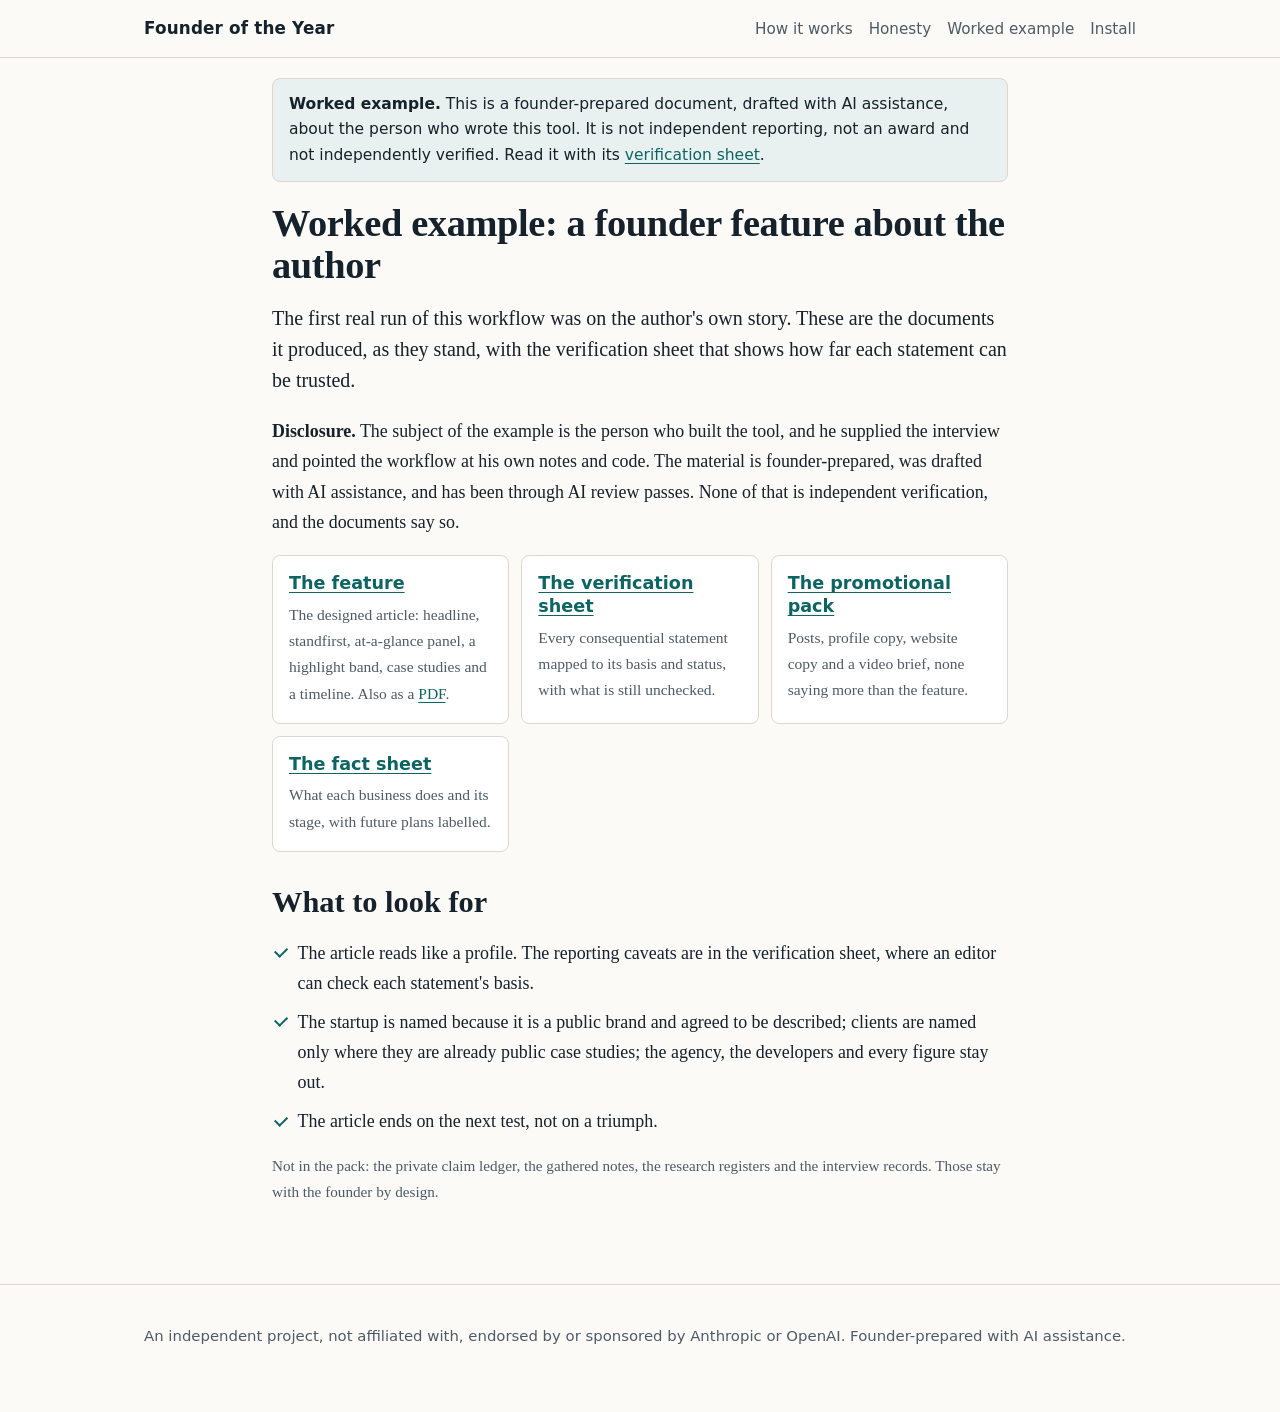
==== docs/example/index.html @ 31cce33f "Founder of the Year plugin v0.9.2: article-first skill, four agents, docs site, repo scaffolding Co-" ====
<!doctype html>
<html lang="en-GB">
<head>
<meta charset="utf-8">
<meta name="viewport" content="width=device-width,initial-scale=1">
<title>Worked example | Founder of the Year worked example</title>
<meta name="description" content="A founder feature, verification sheet and promotional pack produced by the workflow, about its author.">
<meta name="robots" content="index,follow">
<link rel="stylesheet" href="../assets/site.css">
</head>
<body>
<a class="skip" href="#main">Skip to content</a>
<header class="site"><div class="wide">
  <a class="brand" href="../">Founder of the Year</a>
  <nav aria-label="Primary"><a href="../#how">How it works</a><a href="../#honest">Honesty</a><a href="./">Worked example</a><a href="../#install">Install</a></nav>
</div></header>
<main id="main"><div class="wide"><div class="wrap" style="padding-left:0;padding-right:0">
<p class="banner"><strong>Worked example.</strong> This is a founder-prepared document, drafted with AI assistance, about the person who wrote this tool. It is not independent reporting, not an award and not independently verified. Read it with its <a href="verification-sheet.html">verification sheet</a>.</p>
<article>

<h1>Worked example: a founder feature about the author</h1>
<p class="lede">The first real run of this workflow was on the author's own story. These are the documents it produced, as they stand, with the verification sheet that shows how far each statement can be trusted.</p>
<p><strong>Disclosure.</strong> The subject of the example is the person who built the tool, and he supplied the interview and pointed the workflow at his own notes and code. The material is founder-prepared, was drafted with AI assistance, and has been through AI review passes. None of that is independent verification, and the documents say so.</p>
<div class="cards">
  <div class="card"><h3><a href="feature.html">The feature</a></h3><p>The designed article: headline, standfirst, at-a-glance panel, a highlight band, case studies and a timeline. Also as a <a href="feature.pdf">PDF</a>.</p></div>
  <div class="card"><h3><a href="verification-sheet.html">The verification sheet</a></h3><p>Every consequential statement mapped to its basis and status, with what is still unchecked.</p></div>
  <div class="card"><h3><a href="promo-pack.html">The promotional pack</a></h3><p>Posts, profile copy, website copy and a video brief, none saying more than the feature.</p></div>
  <div class="card"><h3><a href="fact-sheet.html">The fact sheet</a></h3><p>What each business does and its stage, with future plans labelled.</p></div>
</div>
<h2>What to look for</h2>
<ul class="tick">
  <li>The article reads like a profile. The reporting caveats are in the verification sheet, where an editor can check each statement's basis.</li>
  <li>The startup is named because it is a public brand and agreed to be described; clients are named only where they are already public case studies; the agency, the developers and every figure stay out.</li>
  <li>The article ends on the next test, not on a triumph.</li>
</ul>
<p class="note">Not in the pack: the private claim ledger, the gathered notes, the research registers and the interview records. Those stay with the founder by design.</p>

</article>

</div></div></main>
<footer class="site"><div class="wide"><p>An independent project, not affiliated with, endorsed by or sponsored by Anthropic or OpenAI. Founder-prepared with AI assistance.</p></div></footer>
</body>
</html>
---- docs/assets/site.css ----
:root{
  --bg:#fbfaf7; --surface:#ffffff; --ink:#15212b; --muted:#4d5b66; --line:#dcd8cf;
  --accent:#0d6563; --accent-ink:#ffffff; --soft:#e8f1ef; --warn:#7a4b00; --warn-bg:#fff4dc;
  --code-bg:#14202a; --code-ink:#e9eef2;
  --serif:Georgia,"Iowan Old Style","Times New Roman",serif;
  --sans:system-ui,-apple-system,"Segoe UI",Roboto,"Helvetica Neue",Arial,sans-serif;
  --mono:ui-monospace,SFMono-Regular,Menlo,Consolas,monospace;
}
@media (prefers-color-scheme:dark){
  :root{
    --bg:#0f171d; --surface:#16222a; --ink:#e8edf0; --muted:#a9b6bf; --line:#2a3944;
    --accent:#6fd0cb; --accent-ink:#06211f; --soft:#173a3a; --warn:#ffd48a; --warn-bg:#3a2d12;
    --code-bg:#0a1116; --code-ink:#e9eef2;
  }
}
*{box-sizing:border-box}
html{-webkit-text-size-adjust:100%}
body{margin:0;background:var(--bg);color:var(--ink);font:1.0625rem/1.65 var(--sans)}
a{color:var(--accent);text-underline-offset:.18em}
a:hover{text-decoration-thickness:2px}
:focus-visible{outline:3px solid var(--accent);outline-offset:3px;border-radius:3px}
.skip{position:absolute;left:-999px;top:0;background:var(--accent);color:var(--accent-ink);padding:.6rem 1rem;z-index:10}
.skip:focus{left:1rem;top:1rem}
.wrap{max-width:46rem;margin:0 auto;padding:0 1rem}
.wide{max-width:64rem;margin:0 auto;padding:0 1rem}
header.site{border-bottom:1px solid var(--line)}
header.site .wide{display:flex;gap:1rem;align-items:center;justify-content:space-between;padding-top:.9rem;padding-bottom:.9rem;flex-wrap:wrap}
.brand{font:700 1.05rem var(--sans);color:var(--ink);text-decoration:none;letter-spacing:.01em}
nav a{margin-left:1rem;color:var(--muted);text-decoration:none;font-size:.95rem}
nav a:hover{color:var(--ink);text-decoration:underline}
.hero{padding:3.5rem 0 2rem}
.kicker{font:600 .8rem var(--sans);letter-spacing:.14em;text-transform:uppercase;color:var(--accent);margin:0 0 .75rem}
h1{font:700 clamp(2rem,6vw,3.25rem)/1.1 var(--serif);margin:0 0 1rem;letter-spacing:-.01em}
h2{font:700 clamp(1.5rem,4vw,1.9rem)/1.2 var(--serif);margin:0 0 .75rem}
h3{font:700 1.1rem/1.3 var(--sans);margin:1.5rem 0 .4rem}
.lede{font:1.25rem/1.55 var(--serif);color:var(--ink);margin:0 0 1.25rem}
.label{background:var(--warn-bg);color:var(--warn);border-left:4px solid var(--warn);padding:.8rem 1rem;border-radius:0 6px 6px 0;font-size:.98rem;margin:1.25rem 0}
.cta{display:flex;gap:.75rem;flex-wrap:wrap;margin:1.5rem 0 0}
.btn{display:inline-block;padding:.7rem 1.15rem;border-radius:6px;text-decoration:none;font-weight:600;border:2px solid var(--accent)}
.btn.primary{background:var(--accent);color:var(--accent-ink)}
.btn.ghost{color:var(--accent)}
section{padding:2.25rem 0;border-top:1px solid var(--line)}
.steps{counter-reset:s;list-style:none;margin:1.25rem 0 0;padding:0;display:grid;gap:.75rem;grid-template-columns:repeat(auto-fit,minmax(15rem,1fr))}
.steps li{counter-increment:s;background:var(--surface);border:1px solid var(--line);border-radius:8px;padding:1rem 1rem 1rem 3.1rem;position:relative}
.steps li::before{content:counter(s);position:absolute;left:1rem;top:1rem;width:1.5rem;height:1.5rem;border-radius:50%;background:var(--soft);color:var(--accent);font:700 .85rem/1.5rem var(--sans);text-align:center}
.steps strong{display:block;margin-bottom:.15rem}
.steps span{color:var(--muted);font-size:.97rem}
.cards{display:grid;gap:.75rem;grid-template-columns:repeat(auto-fit,minmax(14rem,1fr));margin-top:1rem}
.card{background:var(--surface);border:1px solid var(--line);border-radius:8px;padding:1rem}
.card h3{margin-top:0}
.card p{margin:.25rem 0 0;color:var(--muted);font-size:.97rem}
ul.tick{padding-left:0;list-style:none}
ul.tick li{padding-left:1.6rem;position:relative;margin:.5rem 0}
ul.tick li::before{content:"";position:absolute;left:.2rem;top:.6rem;width:.6rem;height:.35rem;border-left:2px solid var(--accent);border-bottom:2px solid var(--accent);transform:rotate(-45deg)}
pre{background:var(--code-bg);color:var(--code-ink);padding:1rem;border-radius:8px;overflow:auto;font:.92rem/1.5 var(--mono);margin:.75rem 0}
code{font-family:var(--mono);font-size:.92em;background:var(--soft);padding:.1em .35em;border-radius:4px}
pre code{background:none;padding:0}
.note{color:var(--muted);font-size:.95rem}
footer.site{border-top:1px solid var(--line);margin-top:2rem;padding:1.5rem 0 3rem;color:var(--muted);font-size:.93rem}
/* article pages */
.banner{background:var(--soft);border:1px solid var(--line);border-radius:8px;padding:.8rem 1rem;margin:1.25rem 0;font-size:.97rem}
article{padding-bottom:2rem}
article h1{font-size:clamp(1.75rem,5vw,2.4rem)}
article h2{margin-top:2rem}
article p,article li{font-family:var(--serif);font-size:1.12rem;line-height:1.7}
article table{border-collapse:collapse;width:100%;font:.9rem/1.45 var(--sans);display:block;overflow-x:auto}
article th,article td{border:1px solid var(--line);padding:.5rem .6rem;text-align:left;vertical-align:top}
article th{background:var(--soft)}
article em:first-child{font-style:italic}
@media (max-width:40rem){body{font-size:1rem}.hero{padding-top:2.25rem}nav a{margin-left:.7rem}}
@media print{header.site,footer.site,.cta{display:none}body{background:#fff;color:#000}}
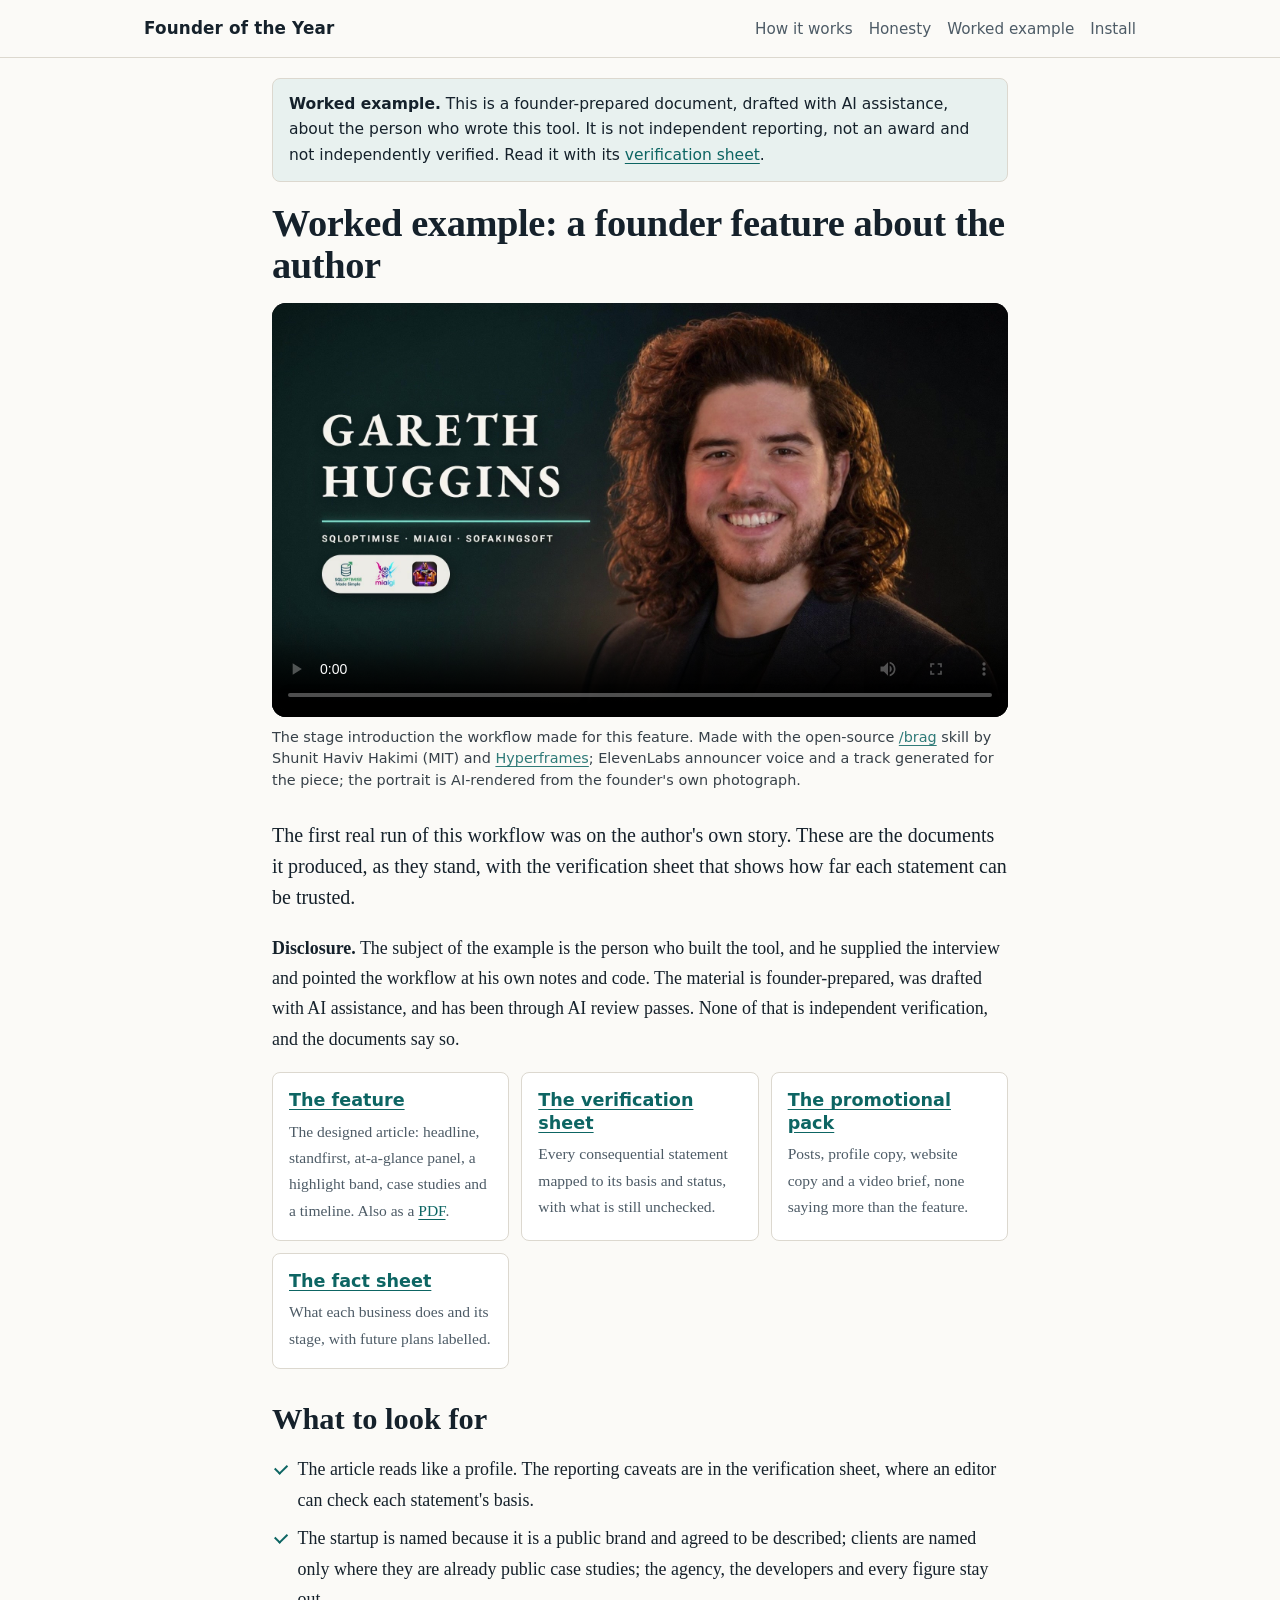
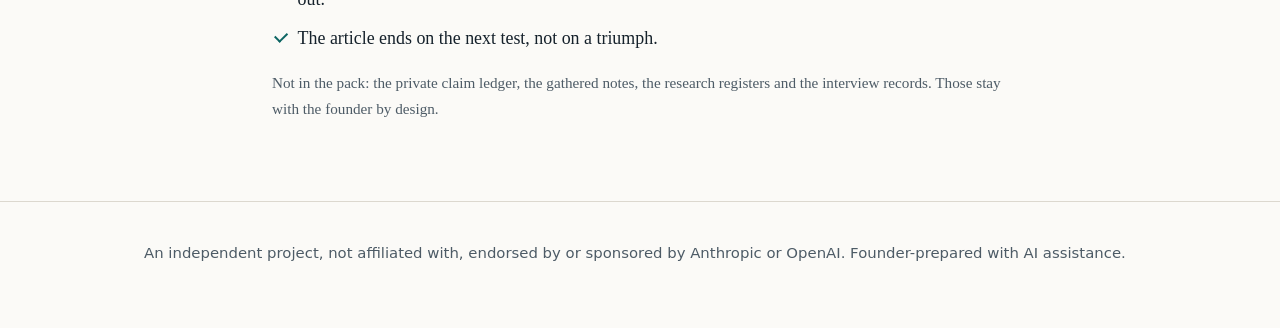
==== commit e5613353: "Video first: docs and README lead with the intro video; worked example hosts it; /brag and Hyperfram" ====
--- a/docs/example/index.html
+++ b/docs/example/index.html
@@ -19,6 +19,7 @@
 <article>
 
 <h1>Worked example: a founder feature about the author</h1>
+<figure class="video"><video controls playsinline preload="metadata" poster="intro-poster.jpg" src="intro.mp4" aria-label="Stage introduction video"></video><figcaption>The stage introduction the workflow made for this feature. Made with the open-source <a href="https://github.com/latent-spaces/brag">/brag</a> skill by Shunit Haviv Hakimi (MIT) and <a href="https://hyperframes.heygen.com/">Hyperframes</a>; ElevenLabs announcer voice and a track generated for the piece; the portrait is AI-rendered from the founder's own photograph.</figcaption></figure>
 <p class="lede">The first real run of this workflow was on the author's own story. These are the documents it produced, as they stand, with the verification sheet that shows how far each statement can be trusted.</p>
 <p><strong>Disclosure.</strong> The subject of the example is the person who built the tool, and he supplied the interview and pointed the workflow at his own notes and code. The material is founder-prepared, was drafted with AI assistance, and has been through AI review passes. None of that is independent verification, and the documents say so.</p>
 <div class="cards">
--- a/docs/assets/site.css
+++ b/docs/assets/site.css
@@ -69,3 +69,6 @@
 article em:first-child{font-style:italic}
 @media (max-width:40rem){body{font-size:1rem}.hero{padding-top:2.25rem}nav a{margin-left:.7rem}}
 @media print{header.site,footer.site,.cta{display:none}body{background:#fff;color:#000}}
+
+/* Intro video */
+.video{margin:0 0 28px}.video video{width:100%;display:block;border-radius:14px;background:#000;aspect-ratio:16/9}.video figcaption{font-size:.9rem;line-height:1.5;opacity:.85;margin-top:10px}
